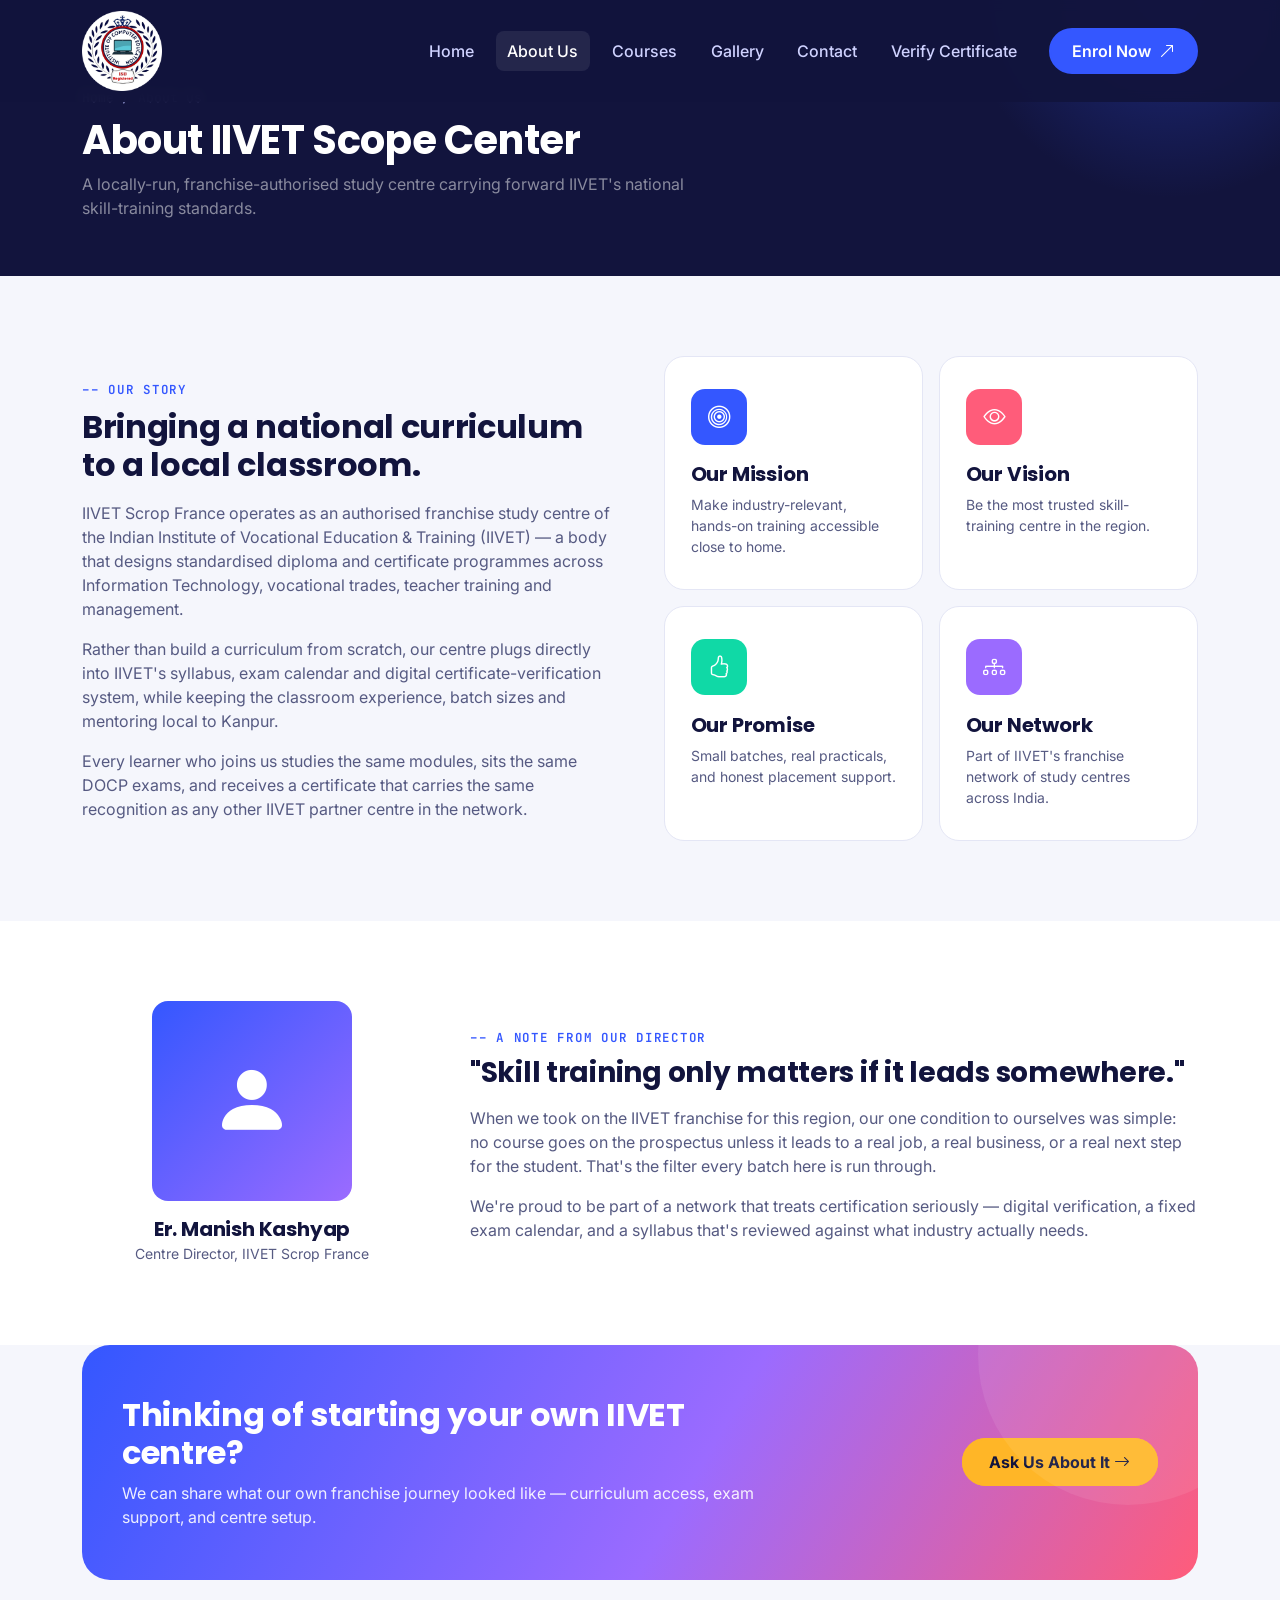
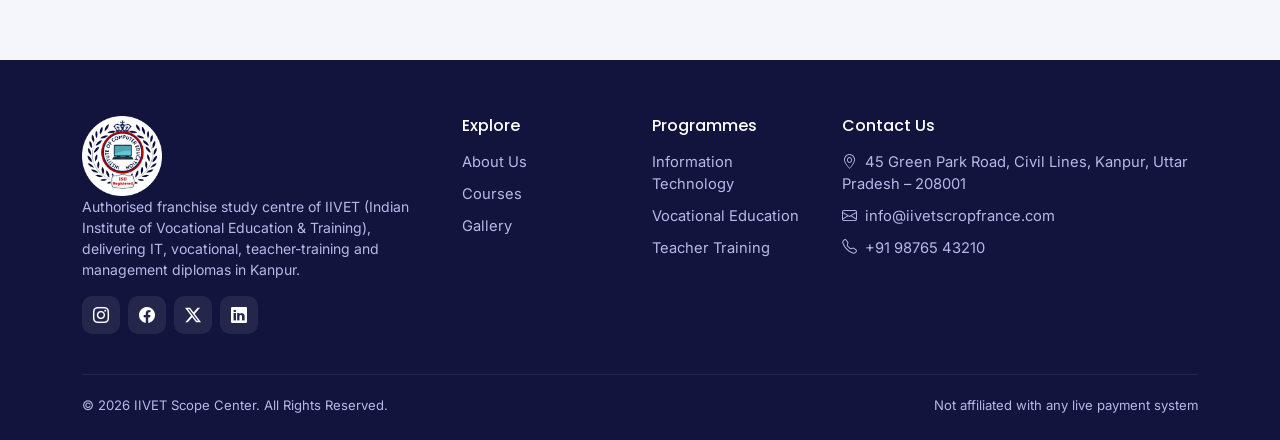
==== about.html @ 47363f29 "new structure" ====
<!DOCTYPE html>
<html lang="en">
<head>
<meta charset="UTF-8">
<title>About Us | IIVET Scope Center</title>
<meta name="description" content="Learn about IIVET Scope Center, an authorised franchise study centre of IIVET, our mission, and our commitment to skill-based education in Kanpur.">
<link rel="preconnect" href="https://fonts.googleapis.com">
<link href="https://fonts.googleapis.com/css2?family=Poppins:wght@500;600;700;800&family=Inter:wght@400;500;600&family=JetBrains+Mono:wght@500;600&display=swap" rel="stylesheet">
<link href="https://cdn.jsdelivr.net/npm/bootstrap@5.3.3/dist/css/bootstrap.min.css" rel="stylesheet">
<link rel="stylesheet" href="https://cdn.jsdelivr.net/npm/bootstrap-icons@1.11.3/font/bootstrap-icons.css">
<link rel="stylesheet" href="css/style.css">
</head>
<body data-page="about">

<!-- ===== NAVBAR ===== -->
<nav class="navbar navbar-expand-lg isf-navbar fixed-top">
  <div class="container">
    <img src="assets/cropped_circle_image.png" height="80px" >
    <button class="navbar-toggler bg-white" type="button" data-bs-toggle="collapse" data-bs-target="#nav1">
      <span class="navbar-toggler-icon"></span>
    </button>
    <div class="collapse navbar-collapse" id="nav1">
      <ul class="navbar-nav ms-auto align-items-lg-center">
        <li class="nav-item"><a class="nav-link" data-page="home" href="index.html">Home</a></li>
        <li class="nav-item"><a class="nav-link" data-page="about" href="about.html">About Us</a></li>
        <li class="nav-item"><a class="nav-link" data-page="courses" href="courses.html">Courses</a></li>
        <li class="nav-item"><a class="nav-link" data-page="gallery" href="gallery.html">Gallery</a></li>
        <li class="nav-item"><a class="nav-link" data-page="contact" href="contact.html">Contact</a></li>
        <li class="nav-item"><a class="nav-link" data-page="verify" href="verify.html">Verify Certificate</a></li>
        <li class="nav-item ms-lg-3 mt-2 mt-lg-0"><a class="btn-brand" href="contact.html">Enrol Now <i class="bi bi-arrow-up-right"></i></a></li>
      </ul>
    </div>
  </div>
</nav>

<!-- ===== PAGE HEADER ===== -->
<header class="page-header">
  <div class="container">
    <div class="crumbs mb-2"><a href="index.html">Home</a> / About Us</div>
    <h1>About IIVET Scope Center</h1>
    <p class="text-white-50 mb-0" style="max-width:38rem">A locally-run, franchise-authorised study centre carrying forward IIVET's national skill-training standards.</p>
  </div>
</header>

<!-- ===== STORY ===== -->
<section>
  <div class="container">
    <div class="row g-5 align-items-center">
      <div class="col-lg-6">
        <span class="eyebrow">–– Our Story</span>
        <h2 class="mt-2 mb-3">Bringing a national curriculum to a local classroom.</h2>
        <p class="text-ink-soft">IIVET Scrop France operates as an authorised franchise study centre of the Indian Institute of Vocational Education &amp; Training (IIVET) — a body that designs standardised diploma and certificate programmes across Information Technology, vocational trades, teacher training and management.</p>
        <p class="text-ink-soft">Rather than build a curriculum from scratch, our centre plugs directly into IIVET's syllabus, exam calendar and digital certificate-verification system, while keeping the classroom experience, batch sizes and mentoring local to Kanpur.</p>
        <p class="text-ink-soft mb-0">Every learner who joins us studies the same modules, sits the same DOCP exams, and receives a certificate that carries the same recognition as any other IIVET partner centre in the network.</p>
      </div>
      <div class="col-lg-6">
        <div class="row g-3">
          <div class="col-6">
            <div class="feature-card">
              <div class="feature-icon" style="background:var(--blue)"><i class="bi bi-bullseye"></i></div>
              <h5>Our Mission</h5>
              <p class="text-ink-soft mb-0 small">Make industry-relevant, hands-on training accessible close to home.</p>
            </div>
          </div>
          <div class="col-6">
            <div class="feature-card">
              <div class="feature-icon" style="background:var(--coral)"><i class="bi bi-eye"></i></div>
              <h5>Our Vision</h5>
              <p class="text-ink-soft mb-0 small">Be the most trusted skill-training centre in the region.</p>
            </div>
          </div>
          <div class="col-6">
            <div class="feature-card">
              <div class="feature-icon" style="background:var(--mint)"><i class="bi bi-hand-thumbs-up"></i></div>
              <h5>Our Promise</h5>
              <p class="text-ink-soft mb-0 small">Small batches, real practicals, and honest placement support.</p>
            </div>
          </div>
          <div class="col-6">
            <div class="feature-card">
              <div class="feature-icon" style="background:var(--violet)"><i class="bi bi-diagram-3"></i></div>
              <h5>Our Network</h5>
              <p class="text-ink-soft mb-0 small">Part of IIVET's franchise network of study centres across India.</p>
            </div>
          </div>
        </div>
      </div>
    </div>
  </div>
</section>

<!-- ===== CHAIRMAN MESSAGE STYLE BLOCK ===== -->
<section class="bg-white">
  <div class="container">
    <div class="row g-5 align-items-center">
      <div class="col-lg-4 text-center">
        <div class="mx-auto d-flex align-items-center justify-content-center rounded-4" style="width:200px;height:200px;background:linear-gradient(135deg,var(--blue),var(--violet));">
          <i class="bi bi-person-fill" style="font-size:5rem;color:#fff"></i>
        </div>
        <h5 class="mt-3 mb-0">Er. Manish Kashyap</h5>
        <span class="text-ink-soft small">Centre Director, IIVET Scrop France</span>
      </div>
      <div class="col-lg-8">
        <span class="eyebrow">–– A Note From Our Director</span>
        <h3 class="mt-2 mb-3">"Skill training only matters if it leads somewhere."</h3>
        <p class="text-ink-soft">When we took on the IIVET franchise for this region, our one condition to ourselves was simple: no course goes on the prospectus unless it leads to a real job, a real business, or a real next step for the student. That's the filter every batch here is run through.</p>
        <p class="text-ink-soft mb-0">We're proud to be part of a network that treats certification seriously — digital verification, a fixed exam calendar, and a syllabus that's reviewed against what industry actually needs.</p>
      </div>
    </div>
  </div>
</section>

<!-- ===== FRANCHISE STRIP ===== -->
<section class="pt-0">
  <div class="container">
    <div class="cta-band">
      <div class="row align-items-center g-4">
        <div class="col-lg-8">
          <h2 class="mb-2">Thinking of starting your own IIVET centre?</h2>
          <p class="mb-0" style="color:rgba(255,255,255,.9)">We can share what our own franchise journey looked like — curriculum access, exam support, and centre setup.</p>
        </div>
        <div class="col-lg-4 text-lg-end">
          <a href="contact.html" class="btn-amber">Ask Us About It <i class="bi bi-arrow-right"></i></a>
        </div>
      </div>
    </div>
  </div>
</section>

<!-- ===== FOOTER ===== -->
<footer>
  <div class="container">
    <div class="row g-4">
      <div class="col-lg-4">
        <img src="assets/cropped_circle_image.png" height="80px" >
        <p class="small">Authorised franchise study centre of IIVET (Indian Institute of Vocational Education &amp; Training), delivering IT, vocational, teacher-training and management diplomas in Kanpur.</p>
        <div class="d-flex mt-3">
          <a href="#" class="social-chip"><i class="bi bi-instagram"></i></a>
          <a href="#" class="social-chip"><i class="bi bi-facebook"></i></a>
          <a href="#" class="social-chip"><i class="bi bi-twitter-x"></i></a>
          <a href="#" class="social-chip"><i class="bi bi-linkedin"></i></a>
        </div>
      </div>
      <div class="col-6 col-lg-2">
        <h6>Explore</h6>
        <ul>
          <li><a href="about.html">About Us</a></li>
          <li><a href="courses.html">Courses</a></li>
          <li><a href="gallery.html">Gallery</a></li>
        </ul>
      </div>
      <div class="col-6 col-lg-2">
        <h6>Programmes</h6>
        <ul>
          <li><a href="courses.html#it">Information Technology</a></li>
          <li><a href="courses.html#vocational">Vocational Education</a></li>
          <li><a href="courses.html#ntt">Teacher Training</a></li>
        </ul>
      </div>
      <div class="col-lg-4">
        <h6>Contact Us</h6>
        <ul>
          <li><i class="bi bi-geo-alt me-2"></i>45 Green Park Road, Civil Lines, Kanpur, Uttar Pradesh – 208001</li>
          <li><i class="bi bi-envelope me-2"></i><a href="mailto:info@iivetscropfrance.com">info@iivetscropfrance.com</a></li>
          <li><i class="bi bi-telephone me-2"></i><a href="tel:+919876543210">+91 98765 43210</a></li>
        </ul>
      </div>
    </div>
    <div class="footer-bottom d-flex flex-wrap justify-content-between gap-2">
      <span>© <span class="cur-year">2026</span> IIVET Scope Center. All Rights Reserved.</span>
      <span>Not affiliated with any live payment system</span>
    </div>
  </div>
</footer>

<button id="toTop" class="btn-brand" style="display:none;position:fixed;bottom:1.5rem;right:1.5rem;width:48px;height:48px;border-radius:50%;padding:0;justify-content:center;z-index:99;"><i class="bi bi-arrow-up"></i></button>

<script src="https://cdn.jsdelivr.net/npm/bootstrap@5.3.3/dist/js/bootstrap.bundle.min.js"></script>
<script src="js/script.js"></script>
</body>
</html>
---- css/style.css ----
/* ==========================================================================
   IIVET SCROP FRANCE — Design tokens
   Palette:   --navy (base/dark), --blue (primary), --amber (3-month track),
              --coral (6-month track), --mint (1-year track), --violet (2-year/NTT track)
   Type:      Poppins (display), Inter (body), JetBrains Mono (data/duration/eligibility)
   ========================================================================== */

:root{
  --navy:    #12143D;
  --navy-2:  #1B1E55;
  --blue:    #3457FF;
  --blue-2:  #6C86FF;
  --amber:   #FFB627;
  --coral:   #FF5C7A;
  --mint:    #10D9A6;
  --violet:  #9B6BFF;
  --bg:      #F5F6FC;
  --card:    #FFFFFF;
  --ink:     #171A3C;
  --ink-soft:#565A82;
  --line:    #E4E6F5;
  --navbar-h: 72px;

  --font-display: 'Poppins', sans-serif;
  --font-body: 'Inter', sans-serif;
  --font-mono: 'JetBrains Mono', monospace;
}

*{ box-sizing:border-box; }

html{ scroll-behavior:smooth; }

body{
  font-family: var(--font-body);
  color: var(--ink);
  background: var(--bg);
  overflow-x:hidden;
}

h1,h2,h3,h4,h5,.display-font{
  font-family: var(--font-display);
  font-weight:700;
  color: var(--navy);
  letter-spacing:-0.01em;
}

.eyebrow{
  font-family: var(--font-mono);
  font-size:.78rem;
  letter-spacing:.14em;
  text-transform:uppercase;
  color: var(--blue);
  font-weight:600;
}

a{ text-decoration:none; }

.text-ink-soft{ color:var(--ink-soft); }

/* ---------- Buttons ---------- */
.btn-brand{
  background: var(--blue);
  color:#fff;
  border-radius:50px;
  padding:.75rem 1.6rem;
  font-weight:600;
  border:2px solid var(--blue);
  transition:.25s;
  display:inline-flex;
  align-items:center;
  gap:.5rem;
}
.btn-brand:hover{ background:#1f3fe0; border-color:#1f3fe0; color:#fff; transform:translateY(-2px); }

.btn-outline-brand{
  background:transparent;
  color: var(--navy);
  border-radius:50px;
  padding:.75rem 1.6rem;
  font-weight:600;
  border:2px solid var(--navy);
  transition:.25s;
  display:inline-flex;
  align-items:center;
  gap:.5rem;
}
.btn-outline-brand:hover{ background:var(--navy); color:#fff; transform:translateY(-2px); }

.btn-amber{
  background:var(--amber); color:var(--navy); border:2px solid var(--amber);
  border-radius:50px; padding:.75rem 1.6rem; font-weight:700;
}
.btn-amber:hover{ background:#ffc55c; color:var(--navy); }

/* ---------- Navbar ---------- */
.isf-navbar{
  background: rgba(18,20,61,0.96);
  backdrop-filter: blur(6px);
  min-height:var(--navbar-h);
  display:flex;
  align-items:center;
  padding:.7rem 0;
}
.isf-navbar .navbar-brand{
  font-family: var(--font-display);
  font-weight:700;
  color:#fff !important;
  display:flex;
  align-items:center;
  gap:.6rem;
  font-size:1.15rem;
}
.brand-mark{
  width:42px;height:42px;border-radius:12px;
  background:linear-gradient(135deg,var(--blue),var(--violet) 60%, var(--coral));
  display:flex;align-items:center;justify-content:center;
  font-family:var(--font-display); font-weight:800; color:#fff; font-size:.95rem;
  flex:none;
}
.isf-navbar .nav-link{
  color:#cfd2ff !important;
  font-weight:500;
  margin:0 .35rem;
  padding:.5rem .7rem !important;
  border-radius:8px;
  transition:.2s;
}
.isf-navbar .nav-link:hover,
.isf-navbar .nav-link.active{
  color:#fff !important;
  background:rgba(255,255,255,.08);
}
.isf-navbar .btn-brand{ padding:.55rem 1.3rem; }

/* ---------- Banner carousel (home, top of page) ---------- */
.banner-carousel-wrap{
  margin-top:var(--navbar-h); /* exactly matches .isf-navbar height — no gap */
  background:var(--navy);
}
.banner-carousel .carousel-item img{
  width:100%;
  height:460px;
  object-fit:cover;
  filter:brightness(.72);
}
.banner-carousel .carousel-item::after{
  content:"";
  position:absolute; inset:0;
  background:linear-gradient(0deg, rgba(18,20,61,.85) 0%, rgba(18,20,61,.15) 55%, rgba(18,20,61,.35) 100%);
}
.banner-carousel .carousel-caption{
  left:5%; right:5%; bottom:2.4rem;
  text-align:left;
  max-width:640px;
  margin:0 auto 0 8%;
  z-index:3;
}
.banner-carousel .carousel-caption h2{
  color:#fff;
  font-size:clamp(1.5rem,3.2vw,2.4rem);
  margin-bottom:.6rem;
}
.banner-carousel .carousel-caption p{
  color:#E4E6F5;
  font-size:1rem;
  max-width:34rem;
}
.banner-carousel .carousel-indicators [data-bs-target]{
  width:10px; height:10px; border-radius:50%;
  background:rgba(255,255,255,.5);
  border:none;
  margin:0 5px;
}
.banner-carousel .carousel-indicators .active{ background:var(--amber); }
.banner-carousel .carousel-control-prev,
.banner-carousel .carousel-control-next{ width:5%; }
.banner-carousel .carousel-control-prev-icon,
.banner-carousel .carousel-control-next-icon{
  width:2.2rem; height:2.2rem;
  background-color:rgba(255,255,255,.15);
  border-radius:50%;
  padding:.5rem;
  background-size:1.1rem;
}

@media (max-width: 768px){
  .banner-carousel .carousel-item img{ height:320px; }
  .banner-carousel .carousel-caption{ left:4%; right:4%; bottom:1.4rem; margin-left:0; max-width:none; }
  .banner-carousel .carousel-caption p{ display:none; }
}

/* Slightly tighter hero when it follows the banner carousel */
.hero.hero-compact{ padding-top:3.2rem; }

/* ---------- Hero ---------- */
.hero{
  background:
    radial-gradient(circle at 85% 15%, rgba(255,182,39,.18), transparent 45%),
    radial-gradient(circle at 5% 90%, rgba(16,217,166,.18), transparent 40%),
    var(--navy);
  position:relative;
  padding:6.5rem 0 5rem;
  overflow:hidden;
}
.hero::after{
  content:"";
  position:absolute; inset:0;
  background-image:
    linear-gradient(rgba(255,255,255,.035) 1px, transparent 1px),
    linear-gradient(90deg, rgba(255,255,255,.035) 1px, transparent 1px);
  background-size:42px 42px;
  pointer-events:none;
}
.hero h1{ color:#fff; font-size:clamp(2.1rem,4.2vw,3.4rem); line-height:1.12; }
.hero p.lead{ color:#C6C9F2; font-size:1.1rem; max-width:32rem; }
.hero .eyebrow{ color:var(--amber); }

.hero-stat-stack{ position:relative; z-index:2; }
.stat-pill{
  background:var(--card);
  border-radius:18px;
  padding:1.1rem 1.3rem;
  box-shadow:0 18px 40px rgba(10,12,50,.28);
  display:flex; align-items:center; gap:.9rem;
  margin-bottom:1rem;
  transform:translateX(0);
}
.stat-pill:nth-child(1){ margin-left:2.2rem; }
.stat-pill:nth-child(3){ margin-left:1.1rem; }
.stat-pill .icon-chip{
  width:46px;height:46px;border-radius:12px;
  display:flex;align-items:center;justify-content:center;
  font-size:1.2rem; color:#fff; flex:none;
}
.stat-pill h4{ font-size:1.4rem; margin:0; }
.stat-pill span{ font-size:.8rem; color:var(--ink-soft); font-weight:500; }

/* ---------- Section shell ---------- */
section{ padding:5rem 0; }
.section-head{ max-width:42rem; margin-bottom:2.8rem; }
.section-head.mx-auto{ text-align:center; margin-left:auto; margin-right:auto; }

/* ---------- Trust strip ---------- */
.trust-strip{
  background:var(--card);
  border-bottom:1px solid var(--line);
  padding:1.1rem 0;
}
.trust-strip .item{
  display:flex; align-items:center; gap:.55rem;
  font-family:var(--font-mono); font-size:.78rem; color:var(--ink-soft);
  letter-spacing:.02em;
}
.trust-strip .item i{ color:var(--blue); }

/* ---------- Feature cards ---------- */
.feature-card{
  background:var(--card);
  border-radius:20px;
  padding:2rem 1.6rem;
  height:100%;
  border:1px solid var(--line);
  transition:.25s;
}
.feature-card:hover{ transform:translateY(-6px); box-shadow:0 22px 40px rgba(20,25,80,.1); }
.feature-icon{
  width:56px;height:56px;border-radius:14px;
  display:flex;align-items:center;justify-content:center;
  font-size:1.4rem;color:#fff; margin-bottom:1.1rem;
}

/* ---------- Duration track system (signature element) ----------
   Every course across the site is tagged to a track. The color +
   pill is the single visual language used everywhere a course
   appears: home teasers, the course catalogue, and filters. */
.track-3m{ --track:var(--amber); }
.track-6m{ --track:var(--coral); }
.track-1y{ --track:var(--mint); }
.track-2y{ --track:var(--violet); }

.track-pill{
  font-family:var(--font-mono);
  font-size:.72rem;
  font-weight:600;
  letter-spacing:.04em;
  color:#fff;
  background:var(--track,var(--blue));
  border-radius:50px;
  padding:.28rem .75rem;
  display:inline-block;
}

.course-card{
  background:var(--card);
  border-radius:18px;
  border:1px solid var(--line);
  border-left:6px solid var(--track,var(--blue));
  padding:1.6rem 1.6rem 1.4rem;
  height:100%;
  transition:.25s;
}
.course-card:hover{ box-shadow:0 20px 45px rgba(20,25,80,.12); transform:translateY(-4px); }
.course-card .cat-icon{
  width:48px;height:48px;border-radius:12px;
  background:var(--track,var(--blue)); opacity:.14;
  position:absolute;
}
.course-card h5{ font-size:1.05rem; margin-bottom:.4rem; }
.course-card .elig{
  font-family:var(--font-mono); font-size:.72rem; color:var(--ink-soft);
}

/* Category teaser cards on home */
.cat-card{
  border-radius:20px;
  padding:2rem 1.5rem;
  height:100%;
  color:#fff;
  position:relative;
  overflow:hidden;
  isolation:isolate;
}
.cat-card::before{
  content:""; position:absolute; inset:0; z-index:-1;
  background:var(--grad);
  opacity:.94;
}
.cat-card .cat-num{
  font-family:var(--font-mono); font-size:.75rem; opacity:.8; letter-spacing:.1em;
}
.cat-card h5{ color:#fff; margin:.6rem 0 .5rem; }
.cat-card p{ color:rgba(255,255,255,.85); font-size:.92rem; margin-bottom:0; }
.cat-card .go{ position:absolute; right:1.3rem; bottom:1.3rem; color:#fff; font-size:1.3rem; opacity:.7; }

/* ---------- Stats band ---------- */
.stats-band{
  background:var(--navy);
  color:#fff;
  position:relative;
}
.stats-band .num{
  font-family:var(--font-display); font-weight:800;
  font-size:clamp(2rem,3.4vw,2.8rem);
}
.stats-band .lbl{ color:#B6B9E8; font-size:.85rem; font-family:var(--font-mono); letter-spacing:.05em; }

/* ---------- Testimonial ---------- */
.testi-card{
  background:var(--card);
  border-radius:20px;
  padding:2rem;
  border:1px solid var(--line);
  height:100%;
}
.testi-avatar{
  width:52px;height:52px;border-radius:50%;
  display:flex;align-items:center;justify-content:center;
  color:#fff;font-weight:700;font-family:var(--font-display);
  flex:none;
}
.testi-quote{ color:var(--ink-soft); font-size:.95rem; }
.stars i{ color:var(--amber); font-size:.85rem; }

/* ---------- CTA band ---------- */
.cta-band{
  background:linear-gradient(120deg,var(--blue), var(--violet) 55%, var(--coral));
  border-radius:28px;
  padding:3.2rem 2.5rem;
  color:#fff;
  position:relative;
  overflow:hidden;
}
.cta-band::after{
  content:""; position:absolute; width:300px;height:300px;border-radius:50%;
  background:rgba(255,255,255,.08); top:-140px; right:-80px;
}
.cta-band h2{ color:#fff; }

/* ---------- Footer ---------- */
footer{
  background:var(--navy);
  color:#B6B9E8;
  padding:3.5rem 0 1.5rem;
}
footer h6{ color:#fff; font-family:var(--font-display); margin-bottom:1rem; }
footer a{ color:#B6B9E8; }
footer a:hover{ color:#fff; }
footer ul{ list-style:none; padding:0; margin:0; }
footer li{ margin-bottom:.6rem; font-size:.92rem; }
.social-chip{
  width:38px;height:38px;border-radius:10px;background:rgba(255,255,255,.08);
  display:flex;align-items:center;justify-content:center; color:#fff; margin-right:.5rem;
  transition:.2s;
}
.social-chip:hover{ background:var(--blue); }
.footer-bottom{
  border-top:1px solid rgba(255,255,255,.08);
  margin-top:2.5rem; padding-top:1.3rem;
  font-size:.82rem;
}

/* ---------- Page header (inner pages) ---------- */
.page-header{
  background:var(--navy);
  padding:5.5rem 0 3.5rem;
  position:relative;
  overflow:hidden;
}
.page-header::before{
  content:""; position:absolute; width:420px;height:420px;border-radius:50%;
  background:radial-gradient(circle, rgba(52,87,255,.35), transparent 70%);
  top:-220px; right:-100px;
}
.page-header h1{ color:#fff; }
.page-header .crumbs{ color:#9EA3E0; font-family:var(--font-mono); font-size:.82rem; }
.page-header .crumbs a{ color:#C6C9F2; }

/* ---------- Filter tabs (courses page) ---------- */
.filter-tab{
  border:2px solid var(--line);
  background:#fff;
  border-radius:50px;
  padding:.55rem 1.3rem;
  font-weight:600; font-size:.9rem;
  color:var(--ink);
  transition:.2s;
}
.filter-tab.active, .filter-tab:hover{
  background:var(--navy); border-color:var(--navy); color:#fff;
}
.dtab{
  border:2px solid var(--line); background:#fff; border-radius:10px;
  font-family:var(--font-mono); font-size:.78rem; padding:.4rem .8rem; font-weight:600;
  color:var(--ink-soft);
}
.dtab.active{ color:#fff; }
.dtab.active.track-3m{ background:var(--amber); border-color:var(--amber); }
.dtab.active.track-6m{ background:var(--coral); border-color:var(--coral); }
.dtab.active.track-1y{ background:var(--mint); border-color:var(--mint); }
.dtab.active.track-2y{ background:var(--violet); border-color:var(--violet); }

/* ---------- Gallery ---------- */
.gal-tab{
  border:2px solid var(--line); background:#fff; border-radius:50px;
  padding:.5rem 1.2rem; font-weight:600; font-size:.85rem; color:var(--ink);
  transition:.2s;
}
.gal-tab.active, .gal-tab:hover{ background:var(--navy); border-color:var(--navy); color:#fff; }

.gallery-item{
  border-radius:16px;
  overflow:hidden;
  position:relative;
  aspect-ratio:4/3;
  cursor:pointer;
  isolation:isolate;
}
.gallery-item img{
  width:100%; height:100%; object-fit:cover;
  transition:transform .4s ease;
}
.gallery-item:hover img{ transform:scale(1.08); }
.gallery-item::before{
  content:""; position:absolute; inset:0;
  background:linear-gradient(0deg, var(--tint,rgba(18,20,61,.75)) 0%, transparent 55%);
  z-index:1;
}
.gallery-item .gal-tag{
  position:absolute; left:.9rem; top:.9rem; z-index:2;
  font-family:var(--font-mono); font-size:.68rem; font-weight:600;
  background:rgba(255,255,255,.92); color:var(--navy);
  padding:.22rem .6rem; border-radius:50px;
}
.gallery-item .gal-cap{
  position:absolute; left:.9rem; bottom:.8rem; right:.9rem; z-index:2;
  color:#fff; font-family:var(--font-display); font-weight:600; font-size:.92rem;
}
.gallery-item .gal-zoom{
  position:absolute; right:.7rem; bottom:.7rem; z-index:2;
  width:34px;height:34px;border-radius:50%;
  background:rgba(255,255,255,.9); color:var(--navy);
  display:flex;align-items:center;justify-content:center; font-size:.85rem;
  opacity:0; transition:.25s;
}
.gallery-item:hover .gal-zoom{ opacity:1; }

/* Lightbox modal */
#lightboxModal .modal-content{ background:transparent; border:none; }
#lightboxModal img{ width:100%; border-radius:14px; max-height:78vh; object-fit:contain; background:var(--navy); }
#lightboxModal .btn-close{ filter:invert(1); opacity:1; }
#lightboxCaption{ color:#fff; font-family:var(--font-display); }

/* ---------- Contact ---------- */
.info-card{
  background:var(--card); border:1px solid var(--line); border-radius:18px;
  padding:1.6rem; display:flex; gap:1rem; align-items:flex-start;
}
.info-card .ic{
  width:46px;height:46px;border-radius:12px;color:#fff;display:flex;
  align-items:center;justify-content:center;flex:none;
}
.form-control, .form-select{
  border-radius:10px; border:1.5px solid var(--line); padding:.7rem .9rem;
}
.form-control:focus, .form-select:focus{
  border-color:var(--blue); box-shadow:0 0 0 .2rem rgba(52,87,255,.15);
}
.map-shell{
  border-radius:20px; overflow:hidden; border:1px solid var(--line); height:100%; min-height:320px;
}

/* Accessibility: visible focus ring everywhere */
a:focus-visible, button:focus-visible, .nav-link:focus-visible{
  outline:3px solid var(--blue); outline-offset:2px;
}

@media (prefers-reduced-motion: reduce){
  *{ animation:none !important; transition:none !important; }
}

@media (max-width: 991px){
  .stat-pill:nth-child(1), .stat-pill:nth-child(3){ margin-left:0; }
  section{ padding:3.5rem 0; }
}

/* ---------- Certificate portal (verify + admin) ---------- */
.auth-shell{
  max-width:440px; margin:0 auto; background:var(--card); border:1px solid var(--line);
  border-radius:20px; padding:2.2rem; box-shadow:0 20px 50px rgba(18,20,61,.08);
}
.cert-card{
  background:var(--card); border:1px solid var(--line); border-radius:18px; padding:1.6rem;
}
.cert-row{
  display:flex; justify-content:space-between; gap:1rem; padding:.55rem 0;
  border-bottom:1px dashed var(--line); font-size:.95rem;
}
.cert-row:last-child{ border-bottom:none; }
.cert-row .k{ color:var(--ink-soft); font-family:var(--font-mono); font-size:.8rem; text-transform:uppercase; letter-spacing:.05em; }
.cert-row .v{ font-weight:600; color:var(--navy); text-align:right; }
.cert-badge{
  display:inline-flex; align-items:center; gap:.4rem; background:rgba(16,217,166,.12); color:#0A7F63;
  font-weight:700; font-size:.82rem; padding:.35rem .8rem; border-radius:50px;
}
.cert-table-wrap{ overflow-x:auto; }
.cert-table{ width:100%; border-collapse:collapse; font-size:.9rem; }
.cert-table th{
  text-align:left; font-family:var(--font-mono); font-size:.72rem; text-transform:uppercase;
  letter-spacing:.06em; color:var(--ink-soft); border-bottom:2px solid var(--line); padding:.6rem .7rem;
}
.cert-table td{ padding:.65rem .7rem; border-bottom:1px solid var(--line); vertical-align:middle; }
.cert-thumb{ width:44px; height:44px; border-radius:8px; object-fit:cover; border:1px solid var(--line); }
.session-note{
  font-family:var(--font-mono); font-size:.75rem; color:var(--ink-soft);
}

/* ---------- Styled date input (DOB / issue date etc.) ---------- */
.date-field{ position:relative; }
.date-field input[type="date"].form-control{
  padding-right:2.9rem;
  color-scheme: light;
  accent-color: var(--blue);
  cursor:pointer;
}
.date-field input[type="date"].form-control:invalid{ color:var(--ink-soft); }
.date-field .date-icon{
  position:absolute; top:50%; right:.9rem; transform:translateY(-50%);
  width:34px; height:34px; border-radius:9px; background:rgba(52,87,255,.1);
  color:var(--blue); display:flex; align-items:center; justify-content:center;
  pointer-events:none; font-size:1.05rem;
}
.date-field input[type="date"]::-webkit-calendar-picker-indicator{
  position:absolute; right:0; width:2.9rem; height:100%; margin:0; padding:0;
  opacity:0; cursor:pointer;
}
.date-field input[type="date"]:focus + .date-icon{
  background:var(--blue); color:#fff;
}


/* ---------- Certificate fetch loader ---------- */
.cert-spinner{
  width:42px; height:42px; margin:0 auto;
  border:4px solid rgba(52,87,255,.15);
  border-top-color:var(--blue);
  border-radius:50%;
  animation:cert-spin .8s linear infinite;
}
@keyframes cert-spin{ to{ transform:rotate(360deg); } }
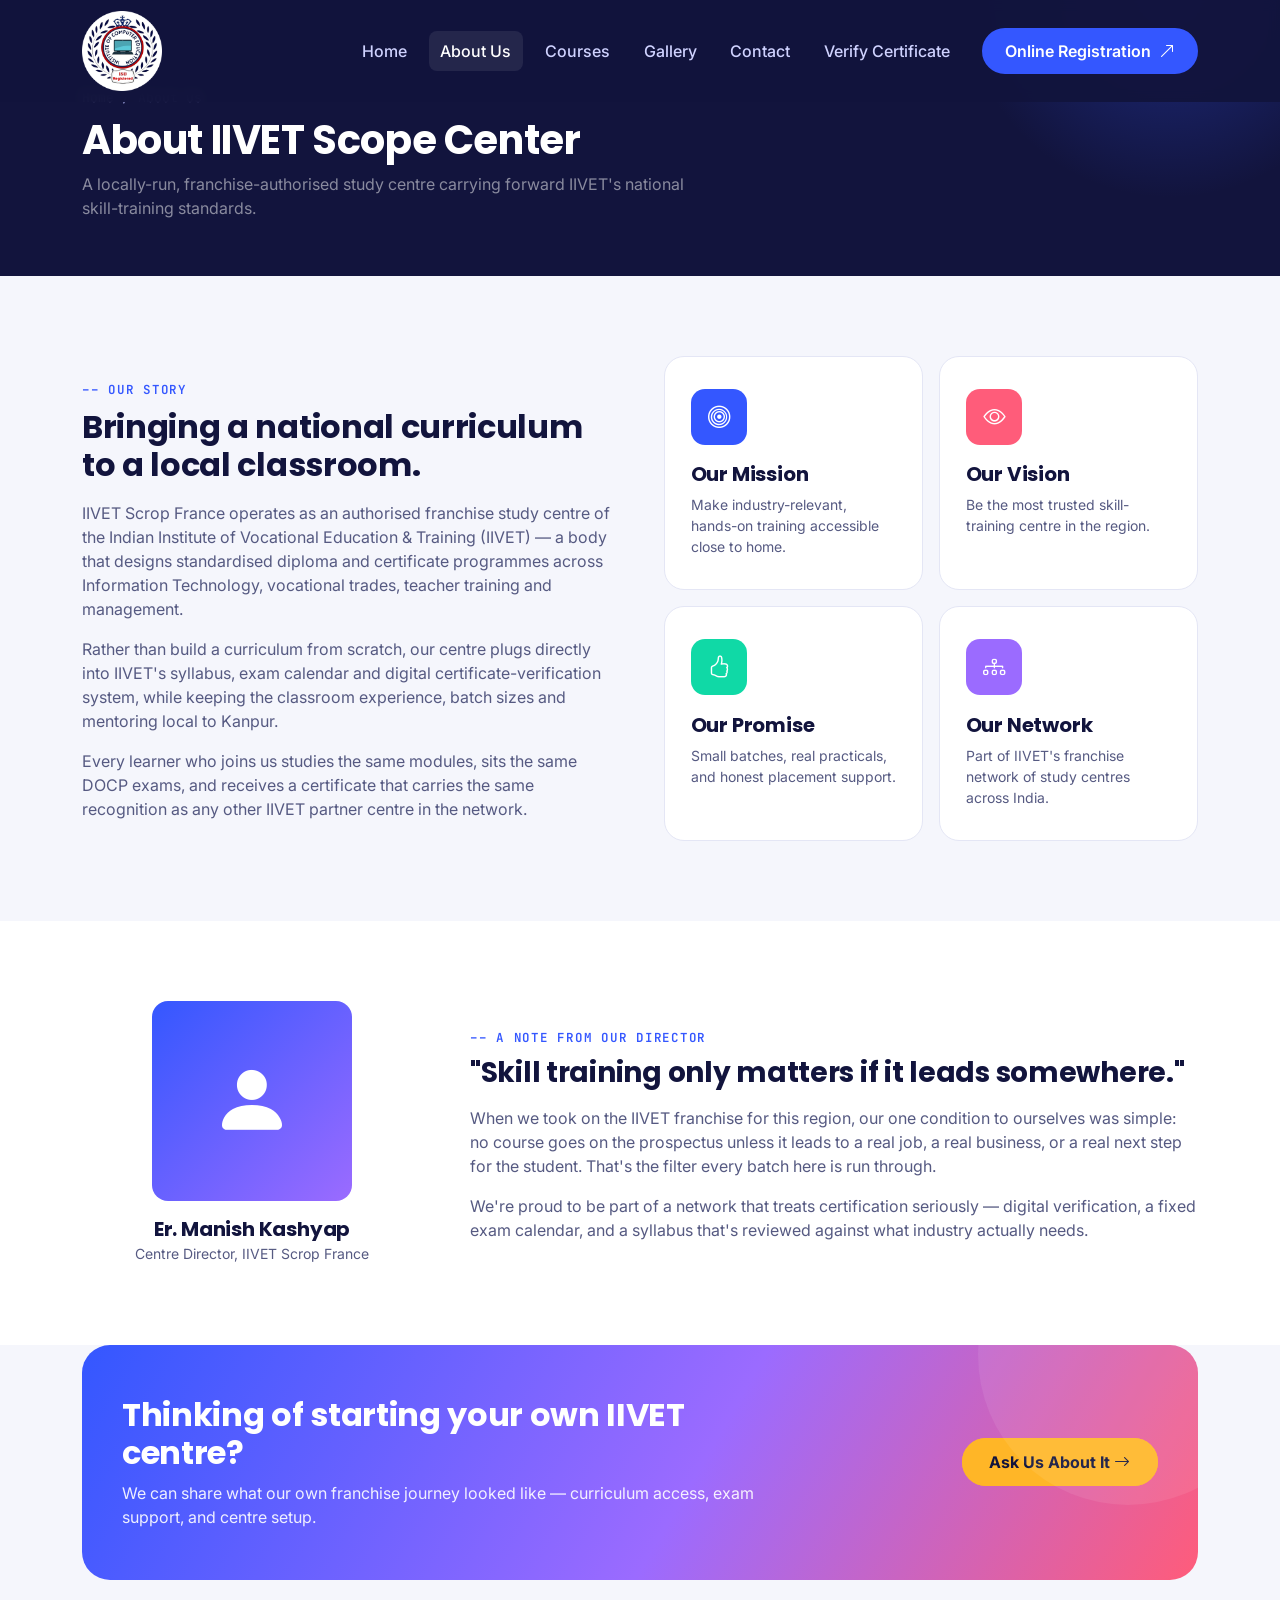
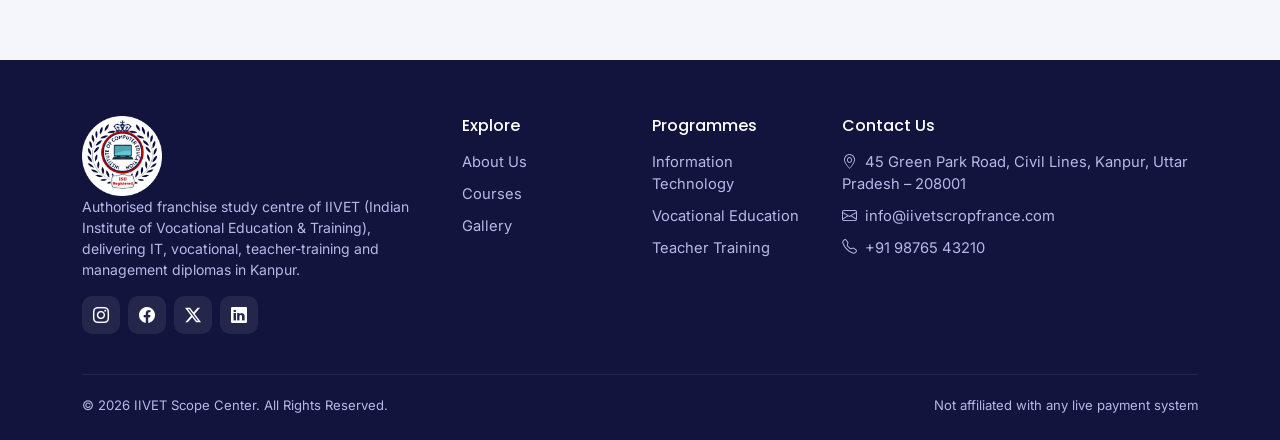
==== commit 2389824c: "Update about.html" ====
--- a/about.html
+++ b/about.html
@@ -27,7 +27,7 @@
         <li class="nav-item"><a class="nav-link" data-page="gallery" href="gallery.html">Gallery</a></li>
         <li class="nav-item"><a class="nav-link" data-page="contact" href="contact.html">Contact</a></li>
         <li class="nav-item"><a class="nav-link" data-page="verify" href="verify.html">Verify Certificate</a></li>
-        <li class="nav-item ms-lg-3 mt-2 mt-lg-0"><a class="btn-brand" href="contact.html">Enrol Now <i class="bi bi-arrow-up-right"></i></a></li>
+        <li class="nav-item ms-lg-3 mt-2 mt-lg-0"><a class="btn-brand" href="enrol.html">Online Registration <i class="bi bi-arrow-up-right"></i></a></li>
       </ul>
     </div>
   </div>
